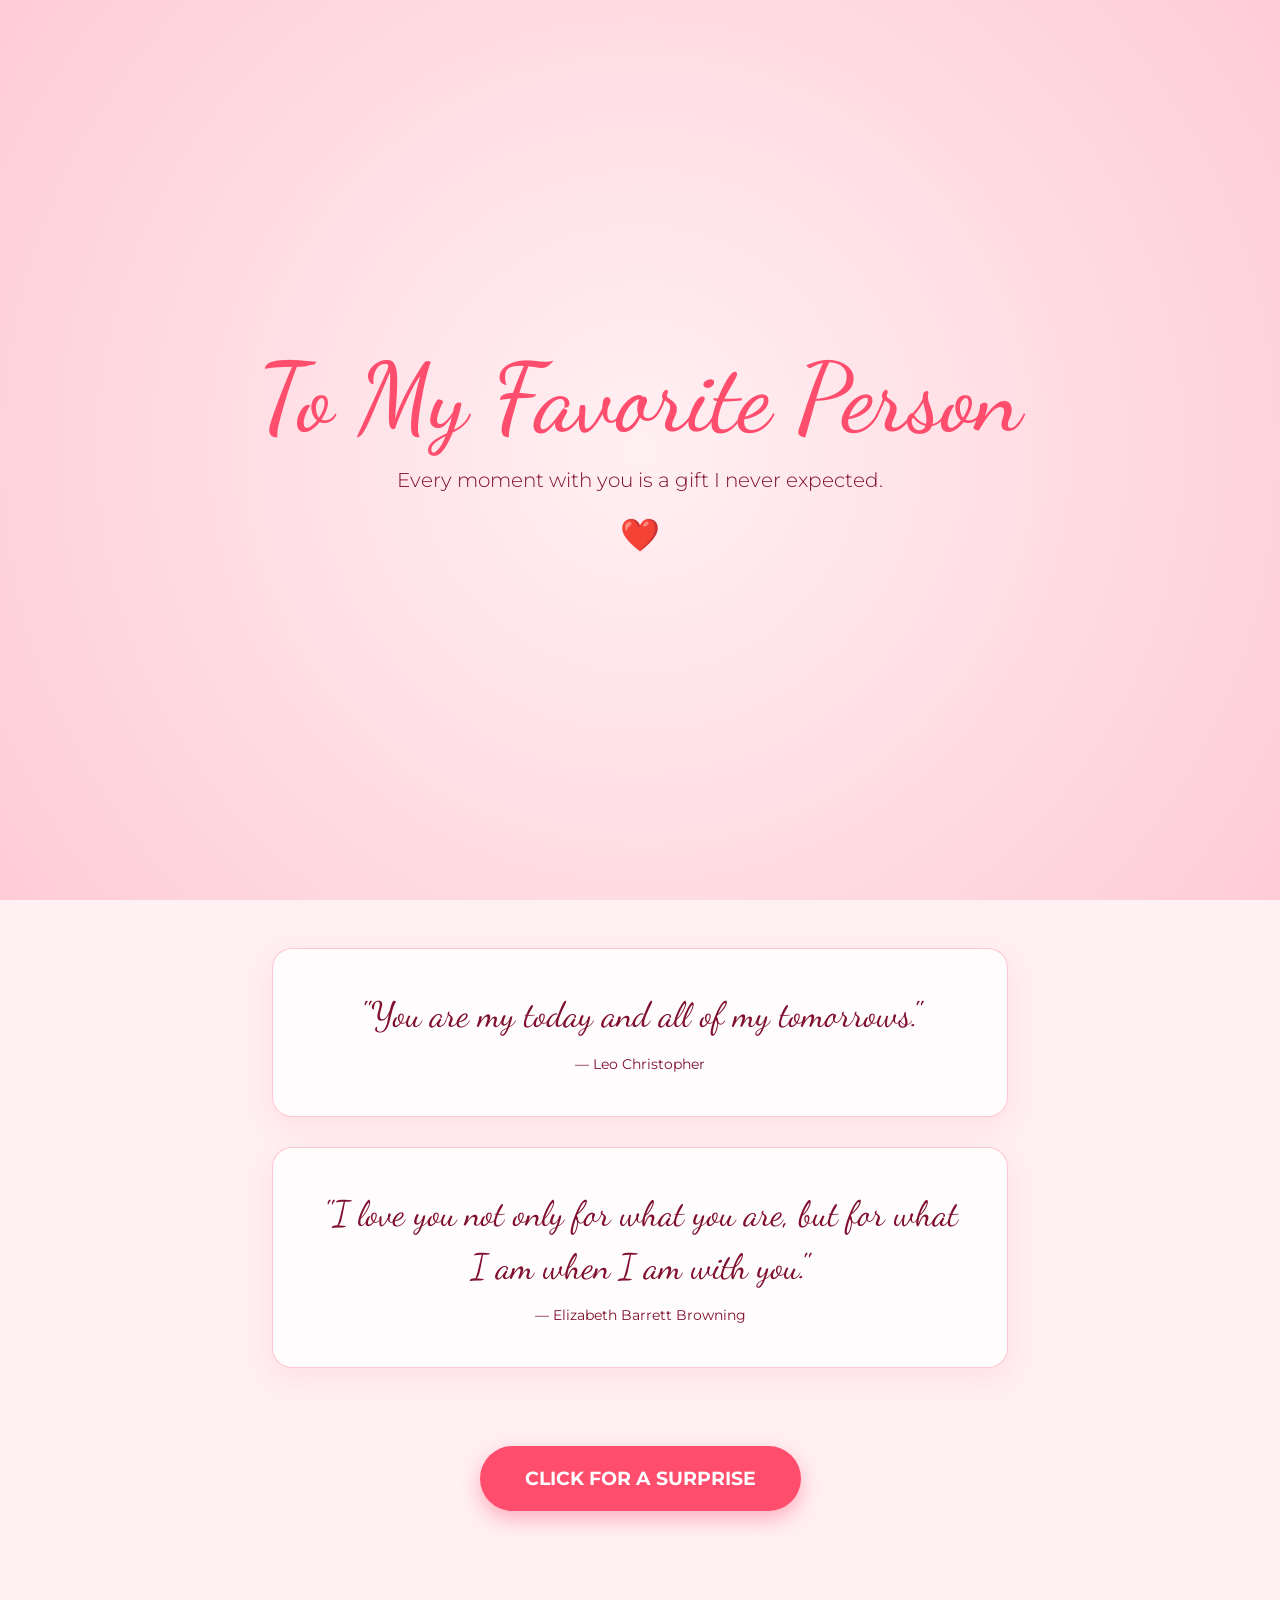
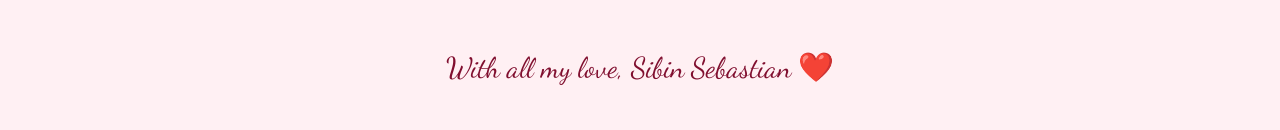
==== index.html @ 5f795b8c "completed" ====
<!DOCTYPE html>
<html lang="en">

<head>
    <meta charset="UTF-8">
    <meta name="viewport" content="width=device-width, initial-scale=1.0">
    <title>For My Forever Valentine</title>
    <link href="https://cdn.jsdelivr.net/npm/bootstrap@5.3.0/dist/css/bootstrap.min.css" rel="stylesheet">
    <link
        href="https://fonts.googleapis.com/css2?family=Dancing+Script:wght@700&family=Montserrat:wght@300;400&display=swap"
        rel="stylesheet">

    <style>
        :root {
            --love-red: #ff4d6d;
            --soft-pink: #fff0f3;
            --deep-rose: #800f2f;
        }

        body {
            background: var(--soft-pink);
            font-family: 'Montserrat', sans-serif;
            color: var(--deep-rose);
            margin: 0;
            overflow-x: hidden;
        }

        /* --- HEARTS EVERYWHERE (FLOATING LAYER) --- */
        #heart-container {
            position: fixed;
            top: 0;
            left: 0;
            width: 100vw;
            height: 100vh;
            pointer-events: none;
            /* Allows clicking buttons through this layer */
            z-index: 9999;
            overflow: hidden;
        }

        .heart {
            position: absolute;
            color: var(--love-red);
            font-size: 1.5rem;
            animation: float-up 6s linear forwards;
            opacity: 0;
        }

        @keyframes float-up {
            0% {
                transform: translateY(110vh) rotate(0deg);
                opacity: 0;
            }

            10% {
                opacity: 0.8;
            }

            90% {
                opacity: 0.8;
            }

            100% {
                transform: translateY(-10vh) rotate(360deg);
                opacity: 0;
            }
        }

        /* --- ROSE BOKEH EFFECT (CLICK TRIGGERED) --- */
        #bokeh-container {
            position: fixed;
            bottom: 0;
            left: 0;
            width: 100vw;
            height: 50vh;
            pointer-events: none;
            z-index: 5;
            /* Above background, below main text for readability */
            display: none;
            /* Appears on click */
        }

        .bokeh-dot {
            position: absolute;
            background: radial-gradient(circle, rgba(255, 0, 50, 0.7) 0%, rgba(255, 77, 109, 0) 70%);
            border-radius: 50%;
            filter: blur(10px);
            opacity: 0;
            animation: rose-glow 4s ease-in-out forwards;
        }

        @keyframes rose-glow {
            0% {
                transform: translateY(100px) scale(0.5);
                opacity: 0;
            }

            30% {
                opacity: 0.6;
            }

            100% {
                transform: translateY(-250px) scale(2.5);
                opacity: 0;
            }
        }

        /* --- PAGE CONTENT STYLING --- */
        .hero {
            height: 100vh;
            display: flex;
            align-items: center;
            justify-content: center;
            text-align: center;
            background: radial-gradient(circle, #fff0f3 0%, #ffccd5 100%);
            position: relative;
            z-index: 10;
        }

        h1 {
            font-family: 'Dancing Script', cursive;
            font-size: clamp(3rem, 10vw, 6rem);
            color: var(--love-red);
        }

        .quote-card {
            background: rgba(255, 255, 255, 0.8);
            backdrop-filter: blur(5px);
            border-radius: 20px;
            padding: 40px;
            box-shadow: 0 10px 30px rgba(255, 77, 109, 0.1);
            margin-bottom: 30px;
            border: 1px solid rgba(255, 77, 109, 0.3);
            position: relative;
            z-index: 10;
        }

        .quote-text {
            font-family: 'Dancing Script', cursive;
            font-size: 2.2rem;
            margin-bottom: 10px;
        }

        .btn-love {
            background: var(--love-red);
            color: white;
            border: none;
            padding: 18px 45px;
            border-radius: 50px;
            font-weight: bold;
            font-size: 1.2rem;
            transition: 0.4s;
            box-shadow: 0 8px 20px rgba(255, 77, 109, 0.4);
            position: relative;
            z-index: 20;
        }

        .btn-love:hover {
            background: var(--deep-rose);
            transform: scale(1.05);
            color: white;
        }

        #surprise-msg {
            font-family: 'Dancing Script', cursive;
            color: var(--love-red);
            font-size: 3rem;
            margin-top: 30px;
            text-shadow: 0 0 15px rgba(255, 255, 255, 0.8);
        }

        footer {
            padding: 40px;
            font-family: 'Dancing Script', cursive;
            font-size: 1.8rem;
            position: relative;
            z-index: 10;
        }
    </style>
</head>

<body>

    <div id="heart-container"></div>
    <div id="bokeh-container"></div>

    <section class="hero">
        <div class="container">
            <h1>To My Favorite Person</h1>
            <p class="lead">Every moment with you is a gift I never expected.</p>
            <div class="fs-2 mt-3">❤️</div>
        </div>
    </section>

    <main class="container py-5 text-center">
        <div class="row justify-content-center">
            <div class="col-md-8">

                <div class="quote-card">
                    <p class="quote-text">"You are my today and all of my tomorrows."</p>
                    <small>— Leo Christopher</small>
                </div>

                <div class="quote-card">
                    <p class="quote-text">"I love you not only for what you are, but for what I am when I am with you."
                    </p>
                    <small>— Elizabeth Barrett Browning</small>
                </div>

                <div class="py-5">
                    <button class="btn btn-love" id="loveBtn" onclick="revealMagic()">CLICK FOR A SURPRISE</button>
                    <div id="surprise-msg" class="d-none">Will you be Mine Forever? 💍</div>
                </div>

            </div>
        </div>
    </main>

    <footer class="text-center">
        With all my love, Sibin Sebastian ❤️
    </footer>

    <script>
        /* --- HEART GENERATOR --- */
        function createHeart() {
            const container = document.getElementById('heart-container');
            const heart = document.createElement('div');
            heart.classList.add('heart');
            heart.innerHTML = '❤️';

            heart.style.left = Math.random() * 100 + 'vw';
            const duration = Math.random() * 3 + 4;
            heart.style.animationDuration = duration + 's';
            heart.style.fontSize = Math.random() * 20 + 15 + 'px';

            container.appendChild(heart);
            setTimeout(() => heart.remove(), duration * 1000);
        }
        setInterval(createHeart, 300);

        /* --- BOKEH GENERATOR --- */
        function createBokeh() {
            const container = document.getElementById('bokeh-container');
            const dot = document.createElement('div');
            dot.classList.add('bokeh-dot');

            const size = Math.random() * 120 + 60; // Big soft orbs
            dot.style.width = size + 'px';
            dot.style.height = size + 'px';
            dot.style.left = Math.random() * 100 + 'vw';
            dot.style.bottom = "-50px";

            const duration = Math.random() * 2 + 3;
            dot.style.animationDuration = duration + 's';

            container.appendChild(dot);
            setTimeout(() => dot.remove(), duration * 1000);
        }

        /* --- MAGIC REVEAL --- */
        function revealMagic() {
            // Show Message
            const msg = document.getElementById('surprise-msg');
            msg.classList.remove('d-none');

            // Activate Bokeh Container
            const bokehLayer = document.getElementById('bokeh-container');
            bokehLayer.style.display = 'block';

            // Initial Bokeh Burst
            for (let i = 0; i < 30; i++) {
                setTimeout(createBokeh, i * 100);
            }

            // Continuous Bokeh for 10 seconds
            const bokehInterval = setInterval(createBokeh, 150);
            setTimeout(() => clearInterval(bokehInterval), 10000);

            // Hide the button after click
            document.getElementById('loveBtn').style.display = 'none';

            // Extra heart burst
            for (let i = 0; i < 20; i++) {
                setTimeout(createHeart, i * 50);
            }
        }
    </script>
</body>

</html>
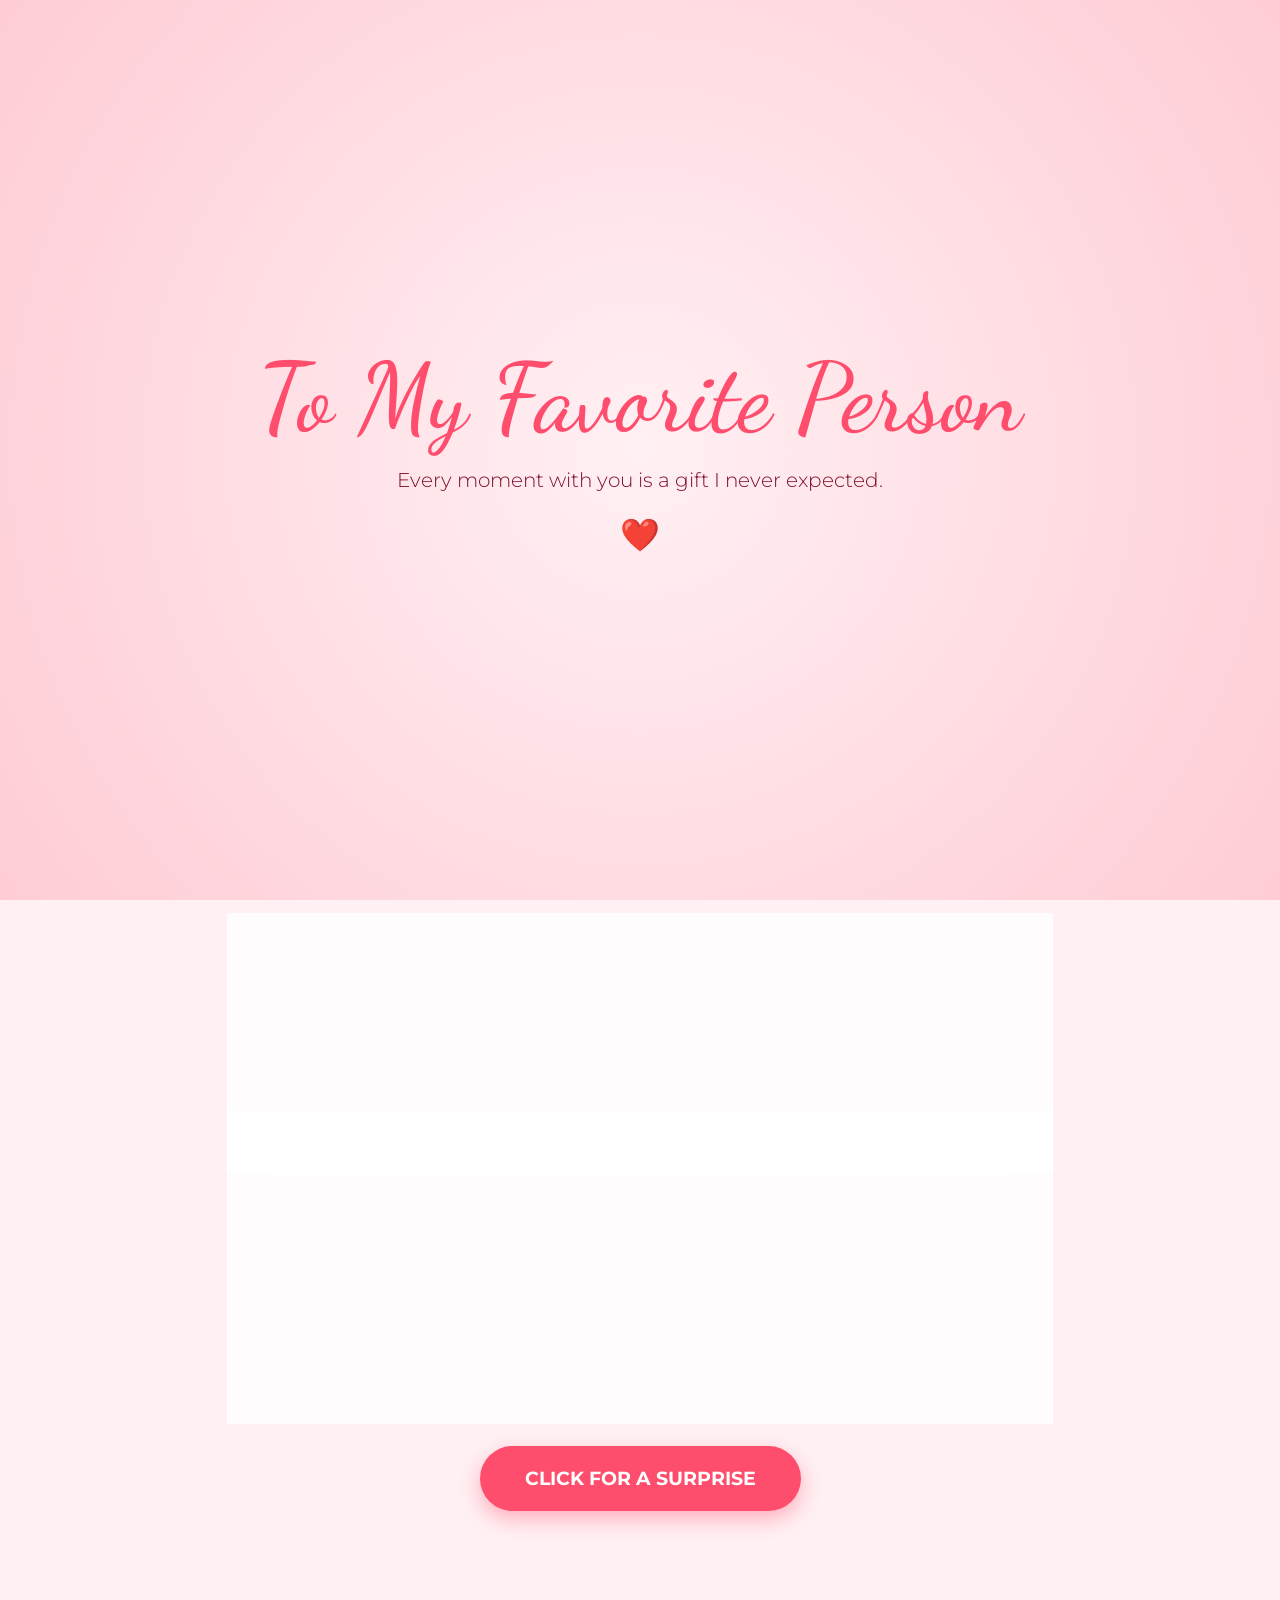
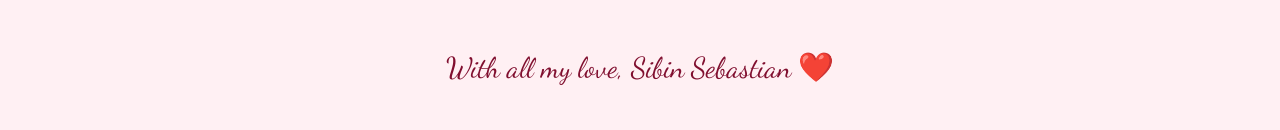
==== commit fb8a308a: "removed bokeh" ====
--- a/index.html
+++ b/index.html
@@ -66,44 +66,7 @@
             }
         }
 
-        /* --- ROSE BOKEH EFFECT (CLICK TRIGGERED) --- */
-        #bokeh-container {
-            position: fixed;
-            bottom: 0;
-            left: 0;
-            width: 100vw;
-            height: 50vh;
-            pointer-events: none;
-            z-index: 5;
-            /* Above background, below main text for readability */
-            display: none;
-            /* Appears on click */
-        }
-
-        .bokeh-dot {
-            position: absolute;
-            background: radial-gradient(circle, rgba(255, 0, 50, 0.7) 0%, rgba(255, 77, 109, 0) 70%);
-            border-radius: 50%;
-            filter: blur(10px);
-            opacity: 0;
-            animation: rose-glow 4s ease-in-out forwards;
-        }
-
-        @keyframes rose-glow {
-            0% {
-                transform: translateY(100px) scale(0.5);
-                opacity: 0;
-            }
-
-            30% {
-                opacity: 0.6;
-            }
-
-            100% {
-                transform: translateY(-250px) scale(2.5);
-                opacity: 0;
-            }
-        }
+       
 
         /* --- PAGE CONTENT STYLING --- */
         .hero {
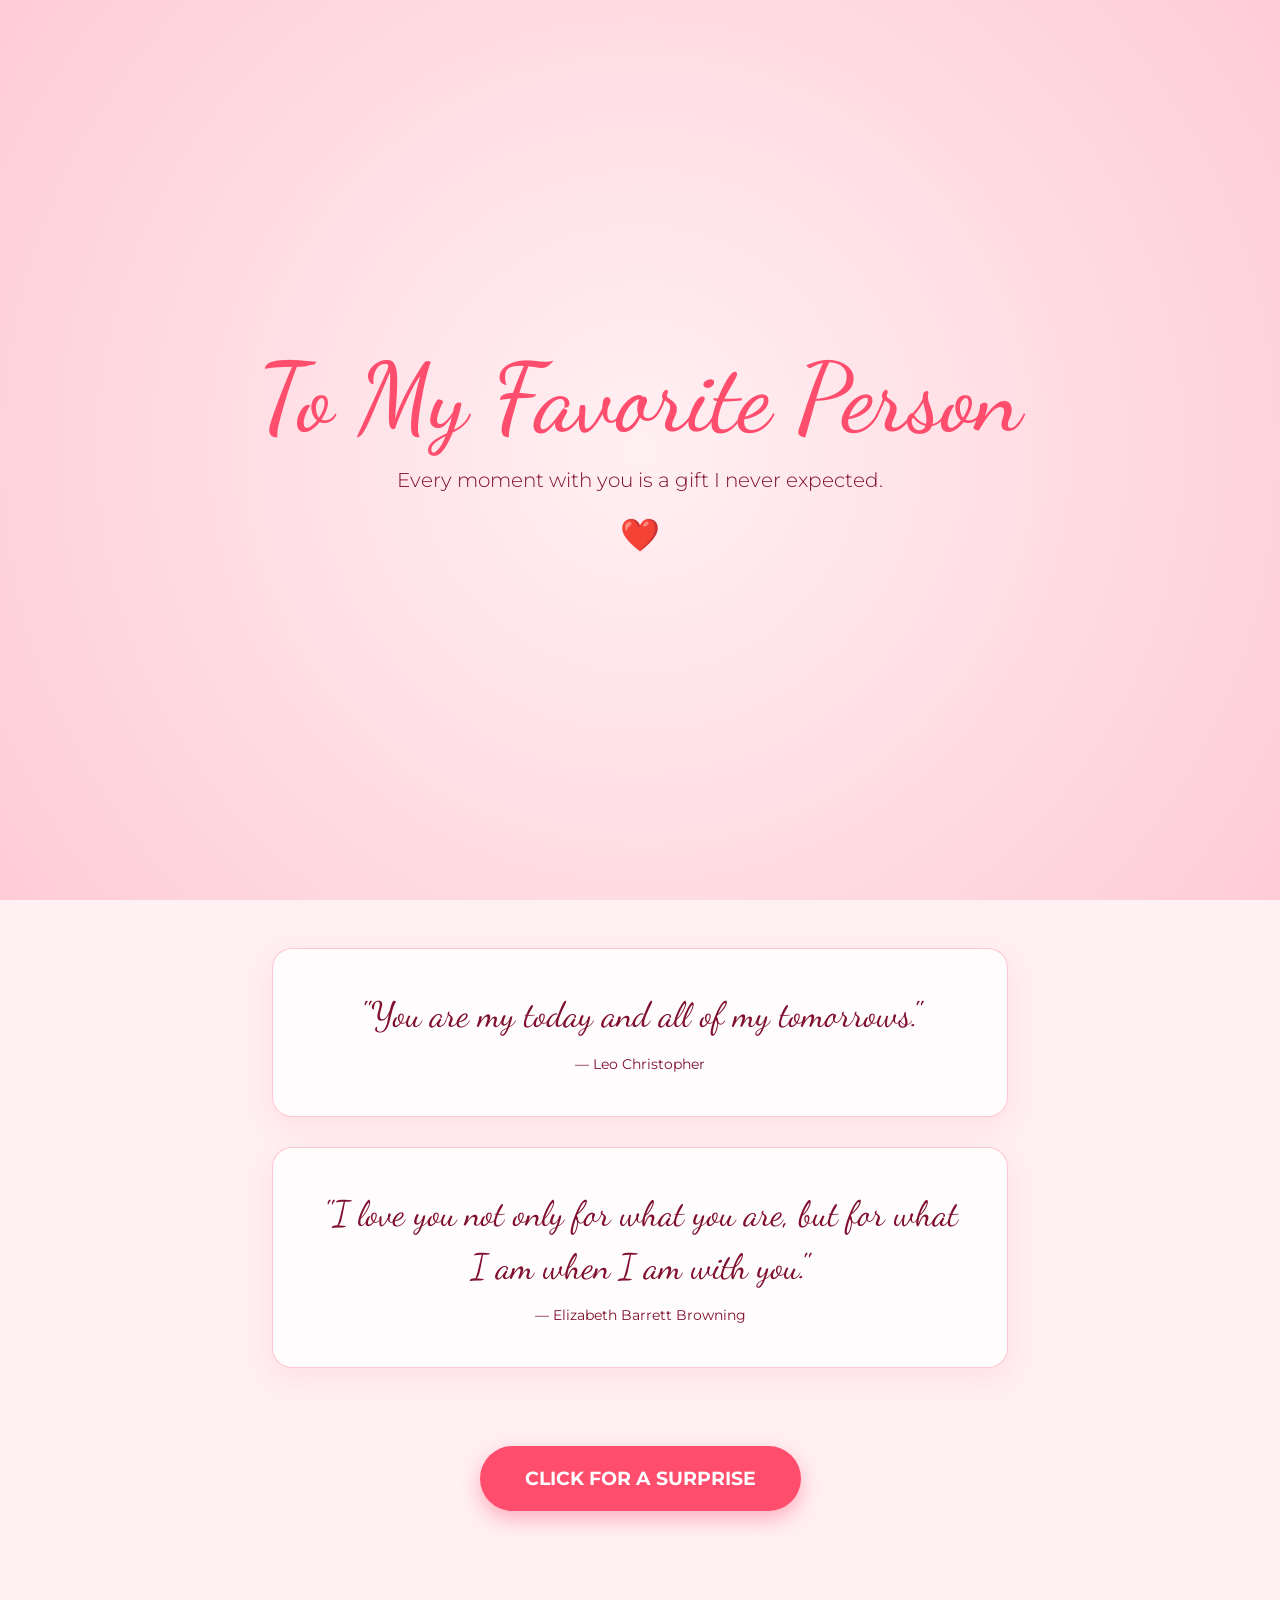
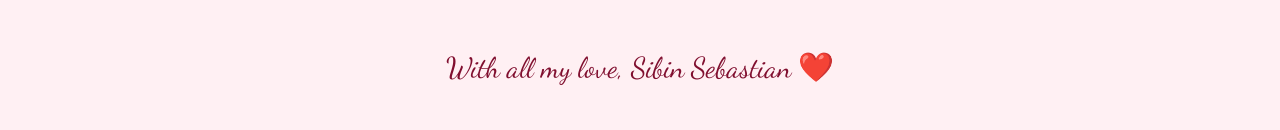
==== commit 410f8f4c: "completed" ====
--- a/index.html
+++ b/index.html
@@ -4,7 +4,7 @@
 <head>
     <meta charset="UTF-8">
     <meta name="viewport" content="width=device-width, initial-scale=1.0">
-    <title>For My Forever Valentine</title>
+    <title>Thinking Out Loud</title>
     <link href="https://cdn.jsdelivr.net/npm/bootstrap@5.3.0/dist/css/bootstrap.min.css" rel="stylesheet">
     <link
         href="https://fonts.googleapis.com/css2?family=Dancing+Script:wght@700&family=Montserrat:wght@300;400&display=swap"
